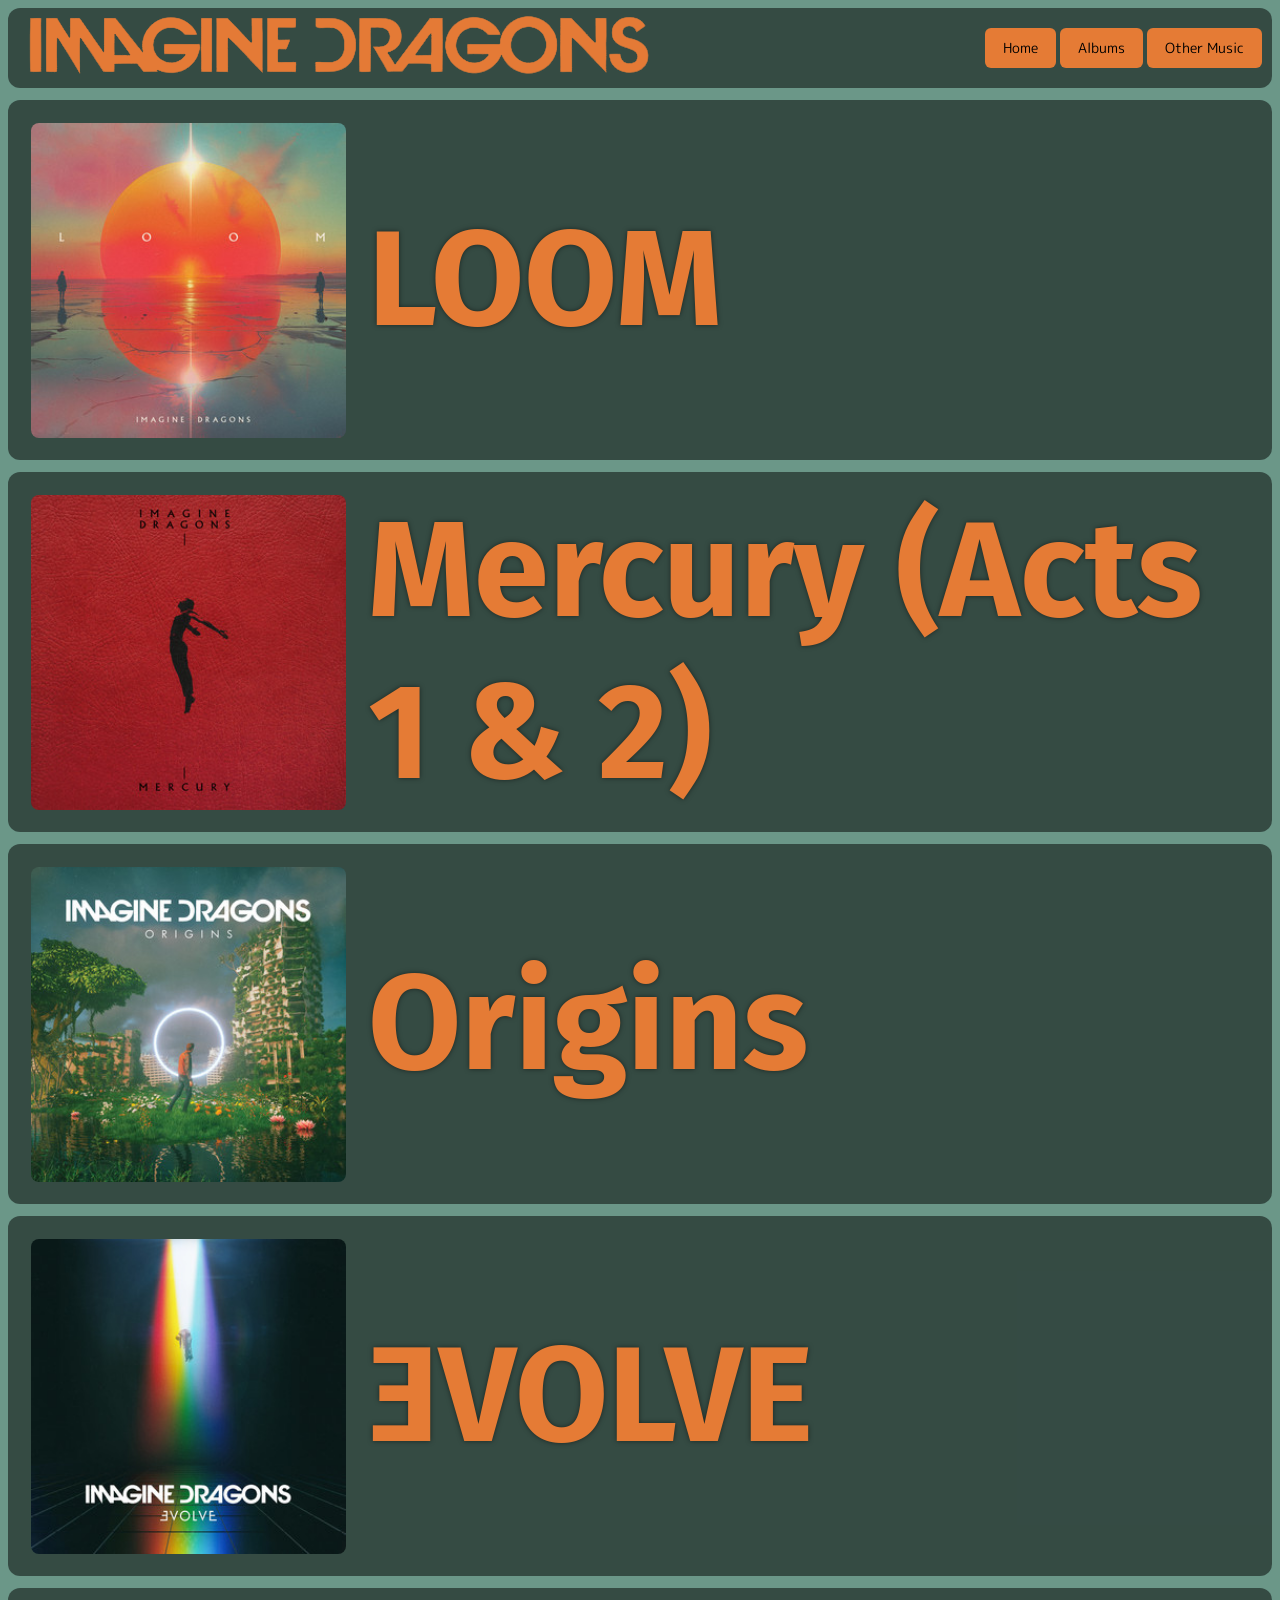
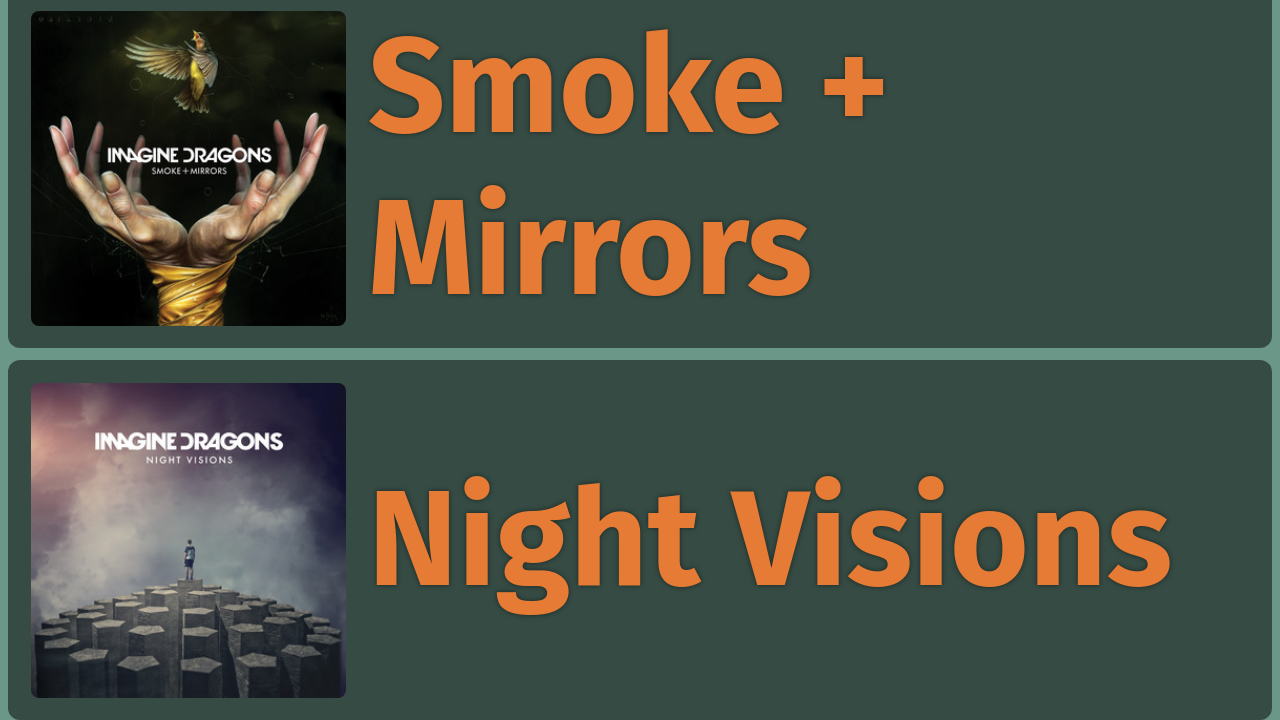
==== albums.html @ 551fbcd0 "Everything I did over the holidays" ====
<!DOCTYPE html>
<html lang="en">
    <head>
        <title>Imagine Dragons</title>
        <link rel="stylesheet" href="style.css">
    </head>
    <body>
        <div class="nav">
            <a href="index.html">
                <img src="Assets/Logo.png" alt="Imagine Dragons Logo (Creative Commons Licence - https://commons.wikimedia.org/wiki/File:Imagine_Dragons_logo.jpg)">
            </a>
            <div class="navButtons">
                <a href="index.html" class="navButton">
                    Home
                </a>
                <a href="albums.html" class="navButton">
                    Albums
                </a>
                <a href="other.html" class="navButton">
                    Other Music
                </a>
            </div>
        </div>
        <div class="thingyCollection">
            <div class="thingy">
                <img src="Assets/Albums/LOOM.jpg" alt="Imagine Dragons: LOOM (Album Cover) (Classified as Fair Use (according to teacher) - https://i.scdn.co/image/ab67616d00001e027eeb115b73e2e6abc3c66d59)">
                <div class="thingyText">
                    <h1>
                        LOOM
                    </h1>
                    <p>
                        LOOM is Imagine Dragons most recent album. Released June 28, 2024, this album marked many milestones, including the bands shortest album at only 9 tracks, first albun post-drummers department, and, in my opinion, bands best album.
                    </p>
                    <p>
                        Reviews are mixed, the people who love it REALLY love it, and the people that don't REALLY don't.
                    </p>
                </div>
            </div>
            <div class="thingy">
                <img src="Assets/Albums/Mercury.jpg" alt="Imagine Dragons: Mercury (Acts 1 & 2) (Album Cover) (Classified as Fair Use (according to teacher) - https://i.scdn.co/image/ab67616d00001e02fc915b69600dce2991a61f13)">
                <div class="thingyText">
                    <h1>
                        Mercury (Acts 1 & 2)
                    </h1>
                    <p>
                        Mercury (Acts 1 & 2) is Imagine Dragons first and currently only double album. Because of this, it is by far their longest album by a very large margin. Released on July 1, 2022, the album spans 32 tracks (14 in Act 1, 18 in Act 2) and is their darkest album as well (main theme of death and the aftermath of it).
                    </p>
                    <p>
                        Mercury's reviews are slightly below average but generally mixed.
                    </p>
                </div>
            </div>
            <div class="thingy">
                <img src="Assets/Albums/Origins.jpg" alt="Imagine Dragons: Origins (Album Cover) (Classified as Fair Use (according to teacher) - https://i.scdn.co/image/ab67616d00001e02da6f73a25f4c79d0e6b4a8bd)">
                <div class="thingyText">
                    <h1>
                        Origins
                    </h1>
                    <p>
                        Origins is Imagine Dragons most controveral album. Released November 9, 2018, fans were unsure whether it was good or bad. Debates still show in the community, but as time has passed, it's leaning more towards positive.
                    </p>
                    <p>
                        Supprisingly, while controversal among fans, Origins is one of their most positively rated albums.
                    </p>
                </div>
            </div>
            <div class="thingy">
                <img src="Assets/Albums/Evolve.jpg" alt="Imagine Dragons: ƎVOLVE (Album Cover) (Classified as Fair Use (according to teacher) - https://i.scdn.co/image/ab67616d00001e025675e83f707f1d7271e5cf8a)">
                <div class="thingyText">
                    <h1>
                        ƎVOLVE
                    </h1>
                    <p>
                        ƎVOLVE is Imagine Dragons most popular album by far. 2 of their 3 most popular songs of all time originate from this masterpiece (being Believer and Thunder) and it is the most widely recognised album outside of the fanbase.
                    </p>
                    <p>
                        While popular, reviews are mixed, leaning from mixed to slightly negative. 
                    </p>
                </div>
            </div>
            <div class="thingy">
                <img src="Assets/Albums/S+M.jpg" alt="Imagine Dragons: Smoke + Mirrors (Album Cover) (Classified as Fair Use (according to teacher) - https://i.scdn.co/image/ab67616d00001e026a6a889eef62af7b190ec713)">
                <div class="thingyText">
                    <h1>
                        Smoke + Mirrors
                    </h1>
                    <p>
                        Smoke + Mirrors is Imagine Dragons most fan-beloved album. It is very underated with many incredible, unknown songs. It is very experimental and one of their more rocky albums. While most fans favourite album, this is one of their least popular albums.
                    </p>
                    <p>
                        Smoke + Mirrors scores exceptionally in reviews. This is their only album where almost every review is positive.
                    </p>
                </div>
            </div>
            <div class="thingy">
                <img src="Assets/Albums/NightVisions.jpg" alt="Imagine Dragons: Night Visions (Album Cover) (Classified as Fair Use (according to teacher) - https://i.scdn.co/image/ab67616d00001e02a8f95e7f840c11edfa6cc3bd)">
                <div class="thingyText">
                    <h1>
                        Night Visions
                    </h1>
                    <p>
                        Night Visions is Imagine Dragons first album. This was a phenominal start to their music career, containing hits like Demons, On Top Of The World and Radioactive. The album contains many songs made for it, as well as plenty that appaired in previous EP's.
                    </p>
                    <p>
                        Night Visions is generally reviewed positively with some acceptions.
                    </p>
                </div>
            </div>
        </div>
    </body>
</html>
---- style.css ----
@import url('https://fonts.googleapis.com/css2?family=Fira+Sans:wght@400;500&family=M+PLUS+Rounded+1c:wght@500;700;800&display=swap');

body {
    background-color: #6B9788;
    font-family: 'M PLUS Rounded 1c', sans-serif;
}

html, body {
    height: 100%;
}

a {
    color: #E57B35;
}

h1 {
    color: #E57B35;
    text-shadow: 0px 0px 5px rgba(0, 0, 0, 0.5);
    font-family: 'Fira Sans', sans-serif;
}

.nav img {
    /* The following filters were generated by https://codepen.io/sosuke/pen/Pjoqqp - I did not calculate that myself. I still understand how to use these filters, I just don't know which ones to use to get the perfect shade. */
    filter: brightness(0) saturate(100%) invert(52%) sepia(63%) saturate(591%) hue-rotate(339deg) brightness(95%) contrast(88%);
    /* The following work was me, it was only that line above. */
    height: 80%;
}

.nav {
    background-color: rgba(0, 0, 0, 0.5);
    border-radius: 12px;
    height: 80px;
    display: flex;
    align-items: center;
    padding: 0 10px;
    margin-bottom: 8px;
}

.navButton {
    display: inline-block;
    background-color: #E57B35;
    color: rgb(0, 0, 0);
    border: none;
    border-radius: 6px;
    padding: 10px 18px;
    font-size: 14px;
    cursor: pointer;
    text-decoration: none;
}

.navButtons {
    margin-left: auto;
}

.boxes {
    display: flex;
    gap: 8px;
    align-items: flex-start;
}

.feature {
    width: 70vw;
    background-color: rgba(0, 0, 0, 0.5);
    border-radius: 12px;
}

.feature img {
    width: calc(100% - 16px);
    height: auto;
    margin: 8px;
    border-radius: 8px;
    display: block;
}

.textBox-scroll {
    height: calc(((70vw - 16px) * 2217 / 3328) + 2px);
    background-color: rgba(0, 0, 0, 0.5);
    border-radius: 12px;
    color: #E57B35;
    width: 30%;
    display: flex;
    flex-direction: column;
    overflow-y: auto;
}

.textBox-scroll h1, .textBox-scroll p {
    margin: 12px;
    margin-top: 12px;
    margin-bottom: 12px;
}

.textBox-scroll::-webkit-scrollbar {
    width: 10px;
}

.textBox-scroll::-webkit-scrollbar-thumb {
    background: #E57B35;
    border-radius: 8px;
}

.textBox-scroll::-webkit-scrollbar-thumb:hover {
    background: #cf6a2d;
}

.textBox-scroll::-webkit-scrollbar-track {
    background: rgba(0, 0, 0, 0.5);
    border-radius: 0 12px 12px 0;
}

.thingy {
    --thingy-height: 40vh;
    --img-height: 35vh;

    background-color: rgba(0, 0, 0, 0.5);
    border-radius: 12px;
    height: var(--thingy-height);
    margin-top: 12px;
    display: flex;
    align-items: center;
    position: relative;
}

.thingy img {
    height: 35vh;
    border-radius: 8px;
    position: absolute;
    left: calc((var(--thingy-height) - var(--img-height)) / 2);
}

.thingy h1 {
    color: #E57B35;
    position: absolute;
    top: 50%;
    transform: translateY(-50%);
    margin: 0;
    margin-left: calc(((var(--thingy-height) - var(--img-height))) + var(--img-height));
    font-size: 15vh;
    transition: font-size 0.3s ease, top 0.3s ease;
}

.thingy p {
    color: #E57B35;
    margin-left: calc(((var(--thingy-height) - var(--img-height))) + var(--img-height));
    opacity: 0;
    transform: translateX(-30px);
    transition: opacity 0.3s ease, transform 0.3s ease;
}

.thingy:hover p {
    margin-left: calc(((var(--thingy-height) - var(--img-height))) + var(--img-height));
    opacity: 1;
    transform: translateX(0px);
}

.thingy:hover h1 {
    top: 10vh;
    font-size: 2em;
}
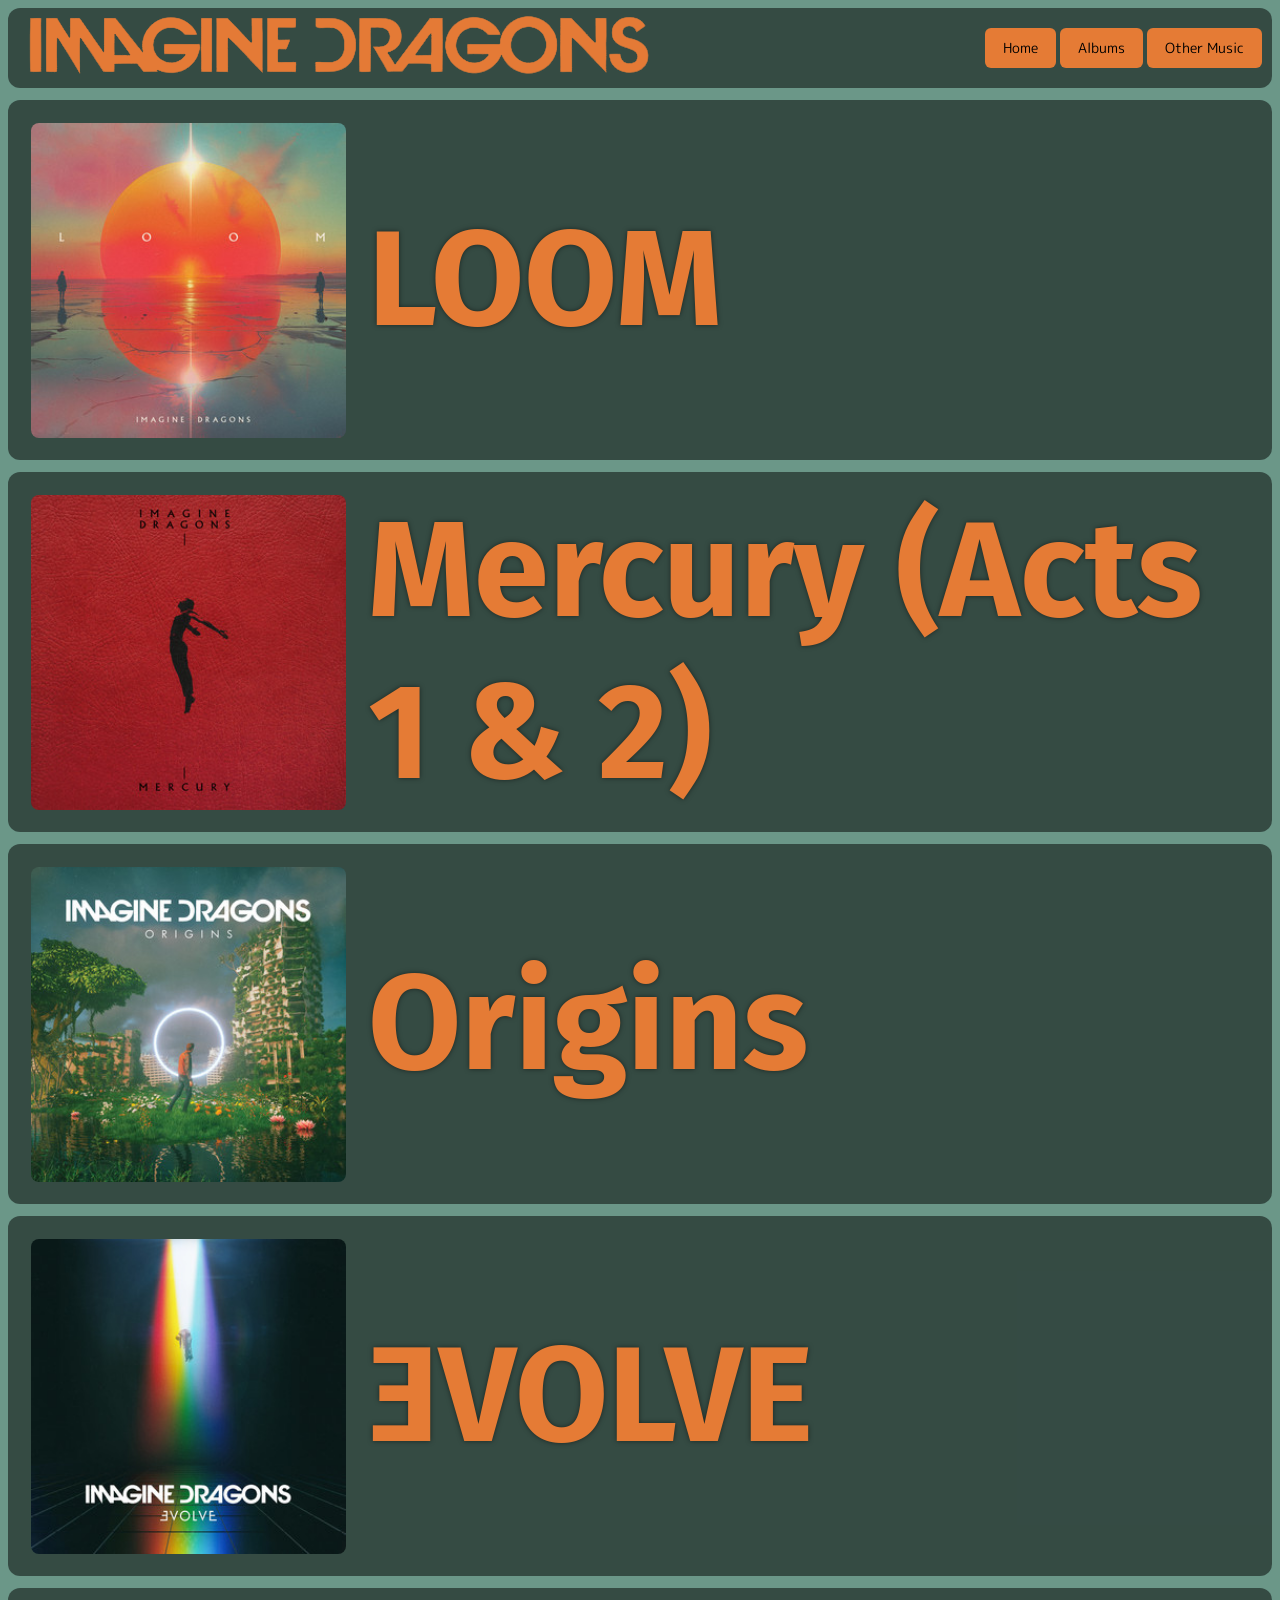
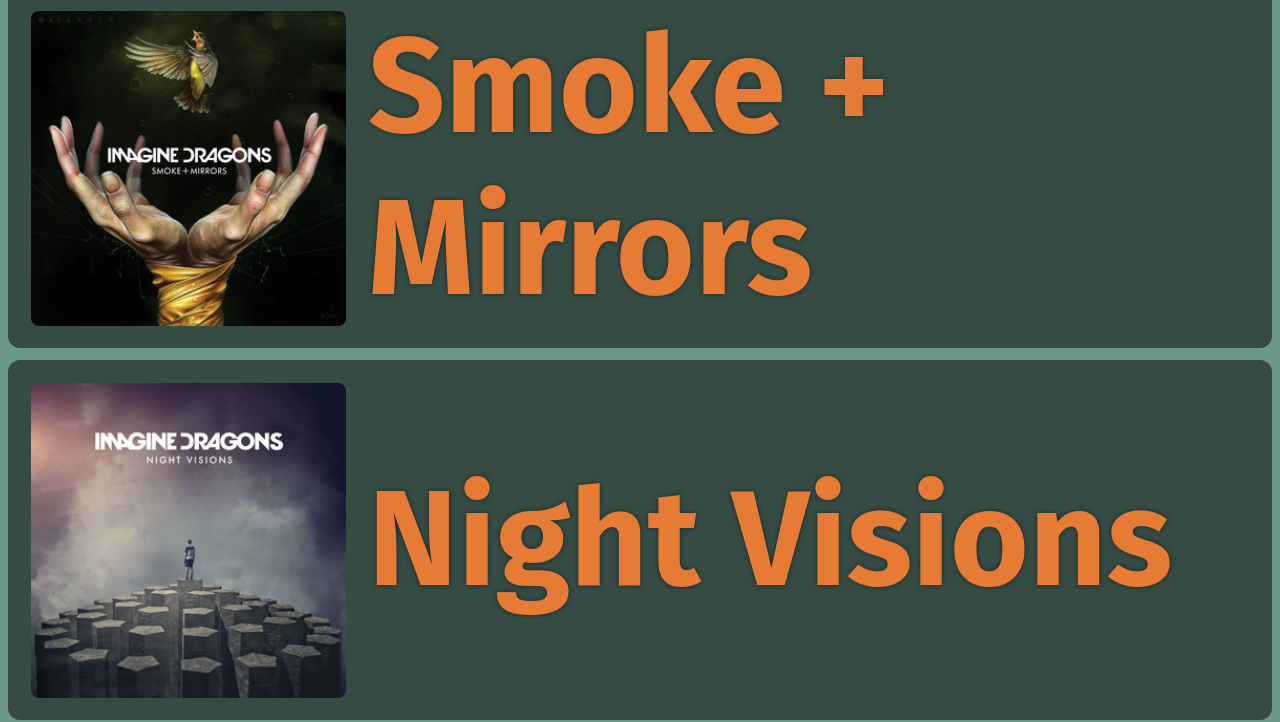
==== commit 8161f011: "Added play buttons" ====
--- a/albums.html
+++ b/albums.html
@@ -35,6 +35,9 @@
                         Reviews are mixed, the people who love it REALLY love it, and the people that don't REALLY don't.
                     </p>
                 </div>
+                <a href="https://open.spotify.com/album/7EPrkhjTBrwAV8yAKCmY0Y" alt="AI generated play button (https://chatgpt.com/share/69e45d9b-a440-839d-a1d9-884da841efa4)">
+                    <img src="Assets/play.png">
+                </a>
             </div>
             <div class="thingy">
                 <img src="Assets/Albums/Mercury.jpg" alt="Imagine Dragons: Mercury (Acts 1 & 2) (Album Cover) (Classified as Fair Use (according to teacher) - https://i.scdn.co/image/ab67616d00001e02fc915b69600dce2991a61f13)">
@@ -49,6 +52,9 @@
                         Mercury's reviews are slightly below average but generally mixed.
                     </p>
                 </div>
+                <a href="https://open.spotify.com/album/6yiXkzHvC0OTmhfDQOEWtS" alt="AI generated play button (https://chatgpt.com/share/69e45d9b-a440-839d-a1d9-884da841efa4)">
+                    <img src="Assets/play.png">
+                </a>
             </div>
             <div class="thingy">
                 <img src="Assets/Albums/Origins.jpg" alt="Imagine Dragons: Origins (Album Cover) (Classified as Fair Use (according to teacher) - https://i.scdn.co/image/ab67616d00001e02da6f73a25f4c79d0e6b4a8bd)">
@@ -63,6 +69,9 @@
                         Supprisingly, while controversal among fans, Origins is one of their most positively rated albums.
                     </p>
                 </div>
+                <a href="https://open.spotify.com/album/3JfSxDfmwS5OeHPwLSkrfr" alt="AI generated play button (https://chatgpt.com/share/69e45d9b-a440-839d-a1d9-884da841efa4)">
+                    <img src="Assets/play.png">
+                </a>
             </div>
             <div class="thingy">
                 <img src="Assets/Albums/Evolve.jpg" alt="Imagine Dragons: ƎVOLVE (Album Cover) (Classified as Fair Use (according to teacher) - https://i.scdn.co/image/ab67616d00001e025675e83f707f1d7271e5cf8a)">
@@ -77,6 +86,9 @@
                         While popular, reviews are mixed, leaning from mixed to slightly negative. 
                     </p>
                 </div>
+                <a href="https://open.spotify.com/album/33pt9HBdGlAbRGBHQgsZsU" alt="AI generated play button (https://chatgpt.com/share/69e45d9b-a440-839d-a1d9-884da841efa4)">
+                    <img src="Assets/play.png">
+                </a>
             </div>
             <div class="thingy">
                 <img src="Assets/Albums/S+M.jpg" alt="Imagine Dragons: Smoke + Mirrors (Album Cover) (Classified as Fair Use (according to teacher) - https://i.scdn.co/image/ab67616d00001e026a6a889eef62af7b190ec713)">
@@ -91,6 +103,9 @@
                         Smoke + Mirrors scores exceptionally in reviews. This is their only album where almost every review is positive.
                     </p>
                 </div>
+                <a href="https://open.spotify.com/album/0Ikw6ho559687KCPbSjr0K" alt="AI generated play button (https://chatgpt.com/share/69e45d9b-a440-839d-a1d9-884da841efa4)">
+                    <img src="Assets/play.png">
+                </a>
             </div>
             <div class="thingy">
                 <img src="Assets/Albums/NightVisions.jpg" alt="Imagine Dragons: Night Visions (Album Cover) (Classified as Fair Use (according to teacher) - https://i.scdn.co/image/ab67616d00001e02a8f95e7f840c11edfa6cc3bd)">
@@ -105,6 +120,9 @@
                         Night Visions is generally reviewed positively with some acceptions.
                     </p>
                 </div>
+                <a href="https://open.spotify.com/album/6nxDQi0FeEwccEPJeNySoS" alt="AI generated play button (https://chatgpt.com/share/69e45d9b-a440-839d-a1d9-884da841efa4)">
+                    <img src="Assets/play.png">
+                </a>
             </div>
         </div>
     </body>
--- a/style.css
+++ b/style.css
@@ -120,11 +120,31 @@
     position: relative;
 }
 
-.thingy img {
+.thingy > img {
     height: 35vh;
     border-radius: 8px;
     position: absolute;
     left: calc((var(--thingy-height) - var(--img-height)) / 2);
+}
+
+.thingy a {
+    position: absolute;
+    right: calc((var(--thingy-height) - var(--img-height)) / 2);
+    top: 50%;
+    transform: translateY(-50%) translateX(30px) rotate(10deg);
+    opacity: 0;
+    transition: opacity 0.3s ease, transform 0.3s ease;
+}
+
+.thingy a img {
+    height: 35vh;
+    position: static;
+    display: block;
+}
+
+.thingy:hover a {
+    opacity: 1;
+    transform: translateY(-50%) translateX(0px) rotate(0deg);
 }
 
 .thingy h1 {
@@ -141,6 +161,7 @@
 .thingy p {
     color: #E57B35;
     margin-left: calc(((var(--thingy-height) - var(--img-height))) + var(--img-height));
+    margin-right: calc(((var(--thingy-height) - var(--img-height))) + var(--img-height));
     opacity: 0;
     transform: translateX(-30px);
     transition: opacity 0.3s ease, transform 0.3s ease;
